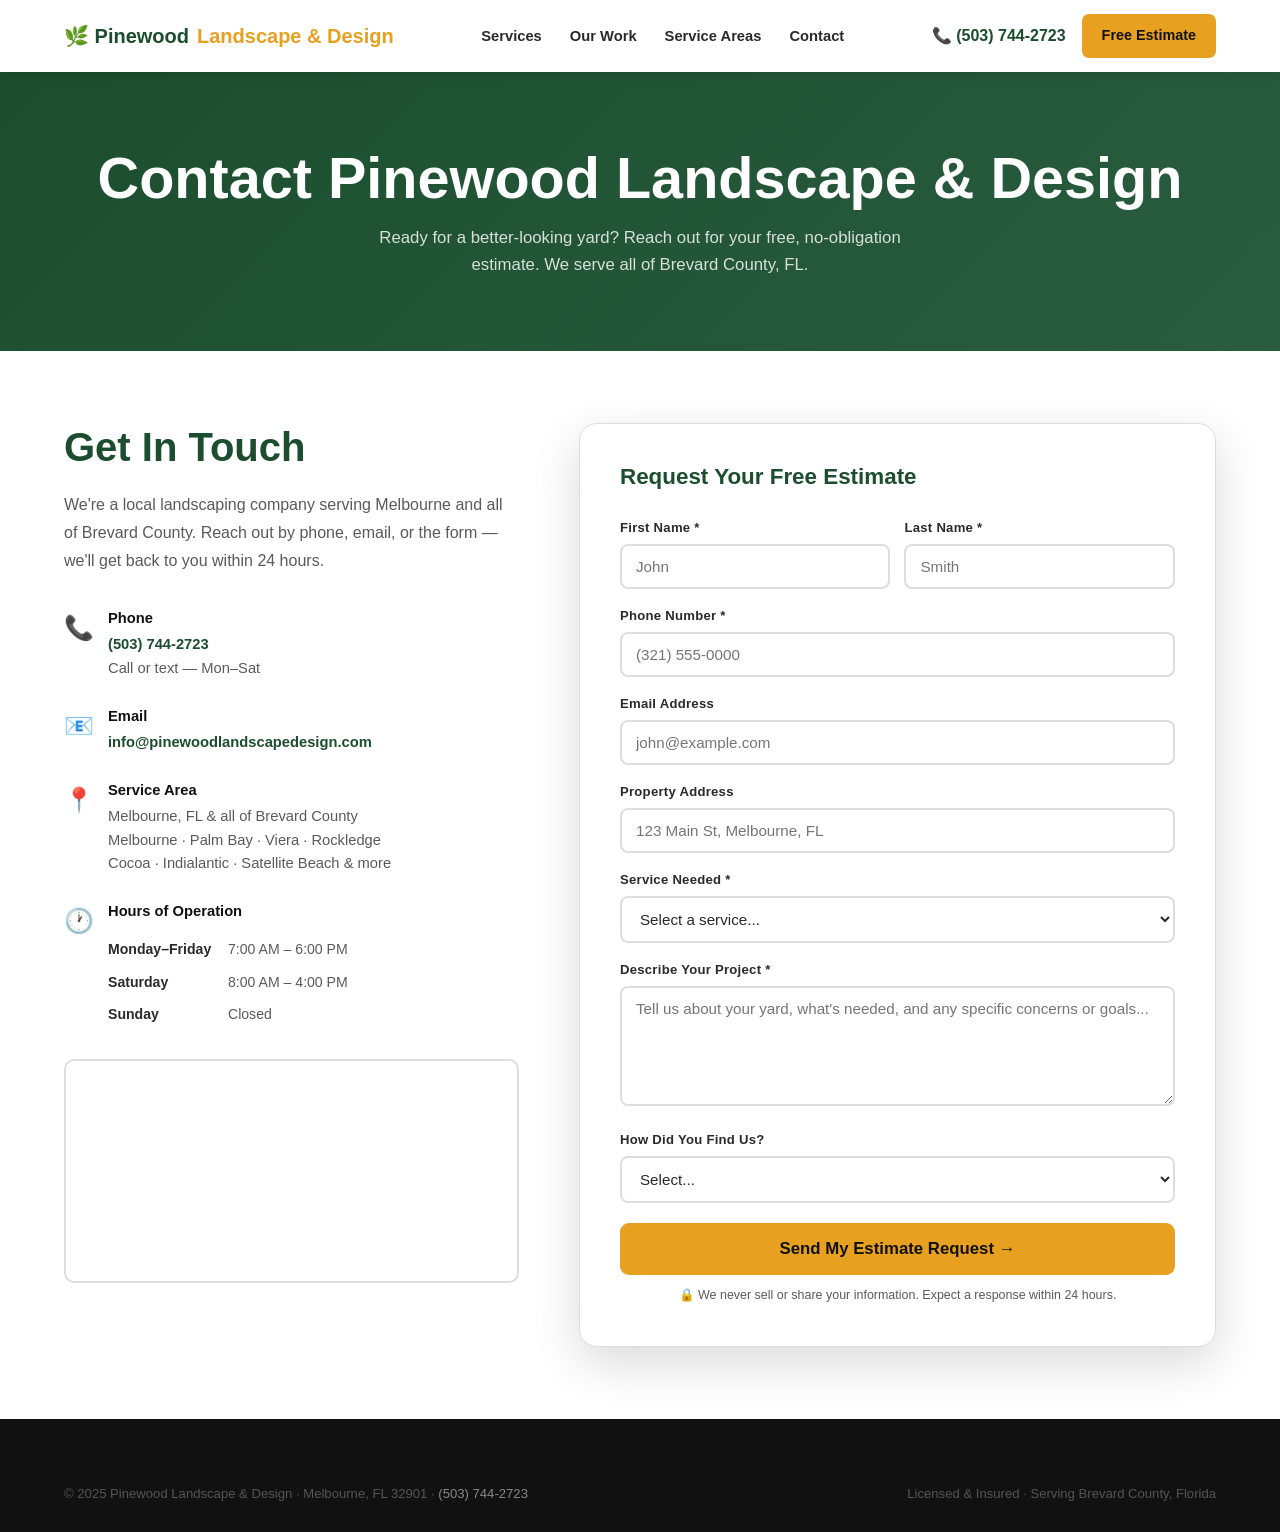
==== contact.html @ 6347b045 "Initial commit — Pinewood Landscape & Design website" ====
<!DOCTYPE html>
<html lang="en">
<head>
  <meta charset="UTF-8">
  <meta name="viewport" content="width=device-width, initial-scale=1.0">
  <title>Contact Pinewood Landscape & Design | Free Landscaping Estimate Melbourne FL</title>
  <meta name="description" content="Contact Pinewood Landscape & Design for a free landscaping estimate in Melbourne, FL. Call (503) 744-2723 or fill out our form — we respond within 24 hours. Serving all of Brevard County.">
  <link rel="canonical" href="https://pinewoodlandscapedesign.com/contact.html">
  <meta property="og:title" content="Contact Us | Free Landscaping Estimate Melbourne FL">
  <meta property="og:description" content="Get a free landscaping estimate in Melbourne, FL. Pinewood Landscape & Design — call (503) 744-2723 or fill out our form.">
  <link rel="stylesheet" href="css/styles.css">
  <style>
    .contact-hero{background:linear-gradient(135deg,var(--green-dark),#2a5c40);padding:72px 0;text-align:center;color:white}
    .contact-hero h1{color:white;margin-bottom:12px}
    .contact-hero p{color:rgba(255,255,255,.82);font-size:1.05rem;max-width:540px;margin:0 auto}
    .contact-layout{display:grid;grid-template-columns:1fr 1.4fr;gap:60px;padding:72px 0;align-items:start}
    .contact-info h2{margin-bottom:20px;color:var(--green-dark)}
    .contact-info p{color:var(--muted);margin-bottom:32px;line-height:1.75}
    .info-item{display:flex;gap:14px;margin-bottom:24px;align-items:flex-start}
    .info-icon{font-size:1.5rem;flex-shrink:0;margin-top:2px}
    .info-label{font-weight:800;color:var(--dark);font-size:.92rem;margin-bottom:3px}
    .info-val{color:var(--muted);font-size:.92rem;line-height:1.6}
    .info-val a{color:var(--green-dark);font-weight:700;text-decoration:none}
    .info-val a:hover{text-decoration:underline}
    .hours-table{width:100%;border-collapse:collapse;font-size:.88rem;margin-top:10px}
    .hours-table td{padding:5px 0;color:var(--muted)}
    .hours-table td:first-child{font-weight:700;color:var(--text);width:120px}
    .contact-form-card{background:var(--white);border-radius:18px;padding:40px;box-shadow:var(--shadow-lg);border:1px solid var(--border)}
    .contact-form-card h3{color:var(--green-dark);font-size:1.4rem;margin-bottom:26px}
    @media(max-width:800px){.contact-layout{grid-template-columns:1fr;gap:40px}}
  </style>
  <script type="application/ld+json">
  {
    "@context": "https://schema.org",
    "@type": "BreadcrumbList",
    "itemListElement": [
      {"@type": "ListItem","position":1,"name":"Home","item":"https://pinewoodlandscapedesign.com/"},
      {"@type": "ListItem","position":2,"name":"Contact","item":"https://pinewoodlandscapedesign.com/contact.html"}
    ]
  }
  </script>
</head>
<body>

<nav class="nav">
  <div class="container nav-inner">
    <a href="/" class="nav-logo">🌿 Pinewood <em style="color:var(--gold);font-style:normal;">Landscape &amp; Design</em></a>
    <ul class="nav-menu" id="nav-menu">
      <li><a href="index.html#services">Services</a></li>
      <li><a href="gallery.html">Our Work</a></li>
      <li><a href="index.html#areas">Service Areas</a></li>
      <li><a href="contact.html">Contact</a></li>
    </ul>
    <div class="nav-actions">
      <a href="tel:+15037442723" class="nav-phone-link nav-phone-desktop">📞 (503) 744-2723</a>
      <a href="#contact-form" class="btn btn-gold" style="padding:10px 20px;font-size:.9rem;">Free Estimate</a>
      <button class="hamburger" id="hamburger" aria-label="Toggle menu"><span></span><span></span><span></span></button>
    </div>
  </div>
</nav>

<section class="contact-hero">
  <div class="container">
    <h1>Contact Pinewood Landscape &amp; Design</h1>
    <p>Ready for a better-looking yard? Reach out for your free, no-obligation estimate. We serve all of Brevard County, FL.</p>
  </div>
</section>

<main class="container">
  <div class="contact-layout">

    <div class="contact-info">
      <h2>Get In Touch</h2>
      <p>We're a local landscaping company serving Melbourne and all of Brevard County. Reach out by phone, email, or the form — we'll get back to you within 24 hours.</p>

      <div class="info-item">
        <div class="info-icon">📞</div>
        <div>
          <div class="info-label">Phone</div>
          <div class="info-val"><a href="tel:+15037442723">(503) 744-2723</a><br>Call or text — Mon–Sat</div>
        </div>
      </div>

      <div class="info-item">
        <div class="info-icon">📧</div>
        <div>
          <div class="info-label">Email</div>
          <!-- TODO: Replace with your real email -->
          <div class="info-val"><a href="mailto:info@pinewoodlandscapedesign.com">info@pinewoodlandscapedesign.com</a></div>
        </div>
      </div>

      <div class="info-item">
        <div class="info-icon">📍</div>
        <div>
          <div class="info-label">Service Area</div>
          <div class="info-val">Melbourne, FL &amp; all of Brevard County<br>Melbourne · Palm Bay · Viera · Rockledge<br>Cocoa · Indialantic · Satellite Beach &amp; more</div>
        </div>
      </div>

      <div class="info-item">
        <div class="info-icon">🕐</div>
        <div>
          <div class="info-label">Hours of Operation</div>
          <div class="info-val">
            <table class="hours-table">
              <tr><td>Monday–Friday</td><td>7:00 AM – 6:00 PM</td></tr>
              <tr><td>Saturday</td><td>8:00 AM – 4:00 PM</td></tr>
              <tr><td>Sunday</td><td>Closed</td></tr>
            </table>
          </div>
        </div>
      </div>

      <!-- TODO: Replace src with your actual Google Maps embed URL -->
      <div style="margin-top:28px;border-radius:10px;overflow:hidden;border:2px solid var(--border)">
        <iframe
          src="https://www.google.com/maps/embed?pb=!1m18!1m12!1m3!1d56893.70!2d-80.6081!3d28.0836!2m3!1f0!2f0!3f0!3m2!1i1024!2i768!4f13.1!3m3!1m2!1s0x88de07d7ebf2e68b%3A0x6a2a8e05d8c90!2sMelbourne%2C%20FL!5e0!3m2!1sen!2sus!4v1"
          width="100%"
          height="220"
          style="border:0;display:block"
          allowfullscreen=""
          loading="lazy"
          referrerpolicy="no-referrer-when-downgrade"
          title="Pinewood Landscape & Design service area — Melbourne FL">
        </iframe>
      </div>
    </div>

    <div class="contact-form-card" id="contact-form">
      <h3>Request Your Free Estimate</h3>
      <!-- TODO: Set action to your form endpoint (Formspree, Netlify Forms, etc.) -->
      <form id="lead-form" novalidate>
        <div class="form-row">
          <div class="form-group">
            <label for="fname">First Name *</label>
            <input type="text" id="fname" name="first_name" required placeholder="John" autocomplete="given-name">
          </div>
          <div class="form-group">
            <label for="lname">Last Name *</label>
            <input type="text" id="lname" name="last_name" required placeholder="Smith" autocomplete="family-name">
          </div>
        </div>
        <div class="form-group">
          <label for="phone">Phone Number *</label>
          <input type="tel" id="phone" name="phone" required placeholder="(321) 555-0000" autocomplete="tel">
        </div>
        <div class="form-group">
          <label for="email">Email Address</label>
          <input type="email" id="email" name="email" placeholder="john@example.com" autocomplete="email">
        </div>
        <div class="form-group">
          <label for="address">Property Address</label>
          <input type="text" id="address" name="address" placeholder="123 Main St, Melbourne, FL" autocomplete="street-address">
        </div>
        <div class="form-group">
          <label for="service">Service Needed *</label>
          <select id="service" name="service" required>
            <option value="">Select a service...</option>
            <option>Lawn Maintenance</option>
            <option>Sod Installation / Repair</option>
            <option>Mulch & Rock Installation</option>
            <option>Shrub & Hedge Trimming</option>
            <option>Landscape Design & Planting</option>
            <option>Stump Grinding & Tree Removal</option>
            <option>Multiple Services / Not Sure</option>
          </select>
        </div>
        <div class="form-group">
          <label for="message">Describe Your Project *</label>
          <textarea id="message" name="message" required placeholder="Tell us about your yard, what's needed, and any specific concerns or goals..." style="min-height:120px"></textarea>
        </div>
        <div class="form-group">
          <label for="how">How Did You Find Us?</label>
          <select id="how" name="referral_source">
            <option value="">Select...</option>
            <option>Google Search</option>
            <option>Google Maps</option>
            <option>Facebook</option>
            <option>Neighbor / Word of Mouth</option>
            <option>Nextdoor</option>
            <option>Other</option>
          </select>
        </div>
        <button type="submit" class="form-submit">Send My Estimate Request →</button>
        <p class="form-note">🔒 We never sell or share your information. Expect a response within 24 hours.</p>
      </form>
      <div id="form-success" class="form-success">
        <h4>✅ We Got Your Request!</h4>
        <p>Thank you! We'll reach out within 24 hours to schedule your free estimate. You can also call us directly at <a href="tel:+15037442723" style="color:var(--green-dark);font-weight:700;">(503) 744-2723</a>.</p>
      </div>
    </div>

  </div>
</main>

<footer class="footer">
  <div class="container">
    <div class="footer-bottom" style="border-top:none;padding-top:0">
      <span>© 2025 Pinewood Landscape &amp; Design · Melbourne, FL 32901 · <a href="tel:+15037442723" style="color:#888;">(503) 744-2723</a></span>
      <span>Licensed &amp; Insured · Serving Brevard County, Florida</span>
    </div>
  </div>
</footer>

<div class="sticky-bar">
  <p>Prefer to call?</p>
  <a href="tel:+15037442723">📞 (503) 744-2723</a>
</div>

<script src="js/main.js"></script>
</body>
</html>
---- css/styles.css ----
:root {
  --green-dark: #1b4d2e;
  --green-mid: #2d6a4f;
  --green-light: #d8f0e0;
  --gold: #e8a020;
  --gold-dark: #c8860a;
  --cream: #f8f6f1;
  --dark: #111111;
  --text: #2a2a2a;
  --muted: #5a5a5a;
  --border: #ddd;
  --white: #ffffff;
  --shadow-sm: 0 2px 8px rgba(0,0,0,0.08);
  --shadow: 0 6px 24px rgba(0,0,0,0.11);
  --shadow-lg: 0 16px 48px rgba(0,0,0,0.15);
}
*,*::before,*::after{box-sizing:border-box;margin:0;padding:0}
html{scroll-behavior:smooth;font-size:16px}
body{font-family:-apple-system,BlinkMacSystemFont,'Segoe UI',Roboto,'Helvetica Neue',Arial,sans-serif;color:var(--text);background:var(--white);line-height:1.6}
img{max-width:100%;height:auto;display:block}
a{color:inherit;text-decoration:none}
h1,h2,h3,h4{line-height:1.2;color:var(--dark)}
h1{font-size:clamp(2rem,5vw,3.6rem)}
h2{font-size:clamp(1.7rem,3.5vw,2.5rem)}
h3{font-size:clamp(1.15rem,2vw,1.4rem)}

/* Layout */
.container{max-width:1200px;margin:0 auto;padding:0 24px}
.section{padding:88px 0}
.section-alt{background:var(--cream)}
.section-dark{background:var(--green-dark);color:var(--white)}
.text-center{text-align:center}

.section-eyebrow{display:inline-block;background:var(--green-light);color:var(--green-dark);font-size:.75rem;font-weight:800;letter-spacing:.12em;text-transform:uppercase;padding:4px 14px;border-radius:20px;margin-bottom:14px}
.section-dark .section-eyebrow{background:rgba(255,255,255,.15);color:var(--white)}
.section-title{margin-bottom:14px}
.section-sub{color:var(--muted);font-size:1.05rem;max-width:600px;margin:0 auto 52px;line-height:1.7}
.section-dark .section-sub{color:rgba(255,255,255,.75)}

/* Buttons */
.btn{display:inline-flex;align-items:center;gap:8px;padding:14px 28px;border-radius:7px;font-size:.97rem;font-weight:700;cursor:pointer;border:none;transition:all .2s;text-decoration:none;white-space:nowrap}
.btn-gold{background:var(--gold);color:var(--dark)}
.btn-gold:hover{background:var(--gold-dark);transform:translateY(-2px);box-shadow:0 8px 24px rgba(232,160,32,.45)}
.btn-outline-white{background:transparent;color:var(--white);border:2px solid rgba(255,255,255,.7)}
.btn-outline-white:hover{background:var(--white);color:var(--green-dark)}
.btn-green{background:var(--green-dark);color:var(--white)}
.btn-green:hover{background:var(--green-mid);transform:translateY(-2px)}
.btn-lg{padding:17px 36px;font-size:1.06rem}

/* ── NAV ── */
.nav{position:sticky;top:0;z-index:200;background:var(--white);box-shadow:0 2px 12px rgba(0,0,0,.09)}
.nav-inner{display:flex;align-items:center;justify-content:space-between;height:72px;gap:24px}
.nav-logo{font-size:1.25rem;font-weight:900;color:var(--green-dark);display:flex;align-items:center;gap:8px;flex-shrink:0}
.nav-logo em{color:var(--gold);font-style:normal}
.nav-menu{display:flex;align-items:center;list-style:none;gap:28px}
.nav-menu a{font-size:.92rem;font-weight:600;color:var(--text);transition:color .2s}
.nav-menu a:hover{color:var(--green-dark)}
.nav-phone-link{display:flex;align-items:center;gap:6px;color:var(--green-dark);font-weight:800;font-size:1rem;text-decoration:none}
.nav-actions{display:flex;align-items:center;gap:16px}
.hamburger{display:none;flex-direction:column;gap:5px;background:none;border:none;cursor:pointer;padding:4px}
.hamburger span{display:block;width:24px;height:3px;background:var(--dark);border-radius:2px;transition:all .25s}

/* ── HERO ── */
.hero{position:relative;min-height:92vh;display:flex;align-items:center;overflow:hidden}
.hero-bg{position:absolute;inset:0;background:url('../images/hero-bg.jpg') top center/cover no-repeat;filter:brightness(.45)}
.hero-content{position:relative;z-index:1;color:var(--white);max-width:720px;padding:40px 0}
.hero-badge{display:inline-flex;align-items:center;gap:8px;background:rgba(255,255,255,.12);border:1px solid rgba(255,255,255,.28);padding:6px 16px;border-radius:20px;font-size:.82rem;font-weight:700;letter-spacing:.06em;text-transform:uppercase;margin-bottom:22px;backdrop-filter:blur(6px)}
.hero h1{color:var(--white);margin-bottom:20px;text-shadow:0 2px 12px rgba(0,0,0,.3)}
.hero h1 em{color:var(--gold);font-style:normal}
.hero-sub{font-size:1.18rem;color:rgba(255,255,255,.88);margin-bottom:36px;max-width:580px;line-height:1.7}
.hero-btns{display:flex;flex-wrap:wrap;gap:16px;margin-bottom:52px}
.hero-stats{display:flex;flex-wrap:wrap;gap:36px}
.hero-stat strong{display:block;font-size:2.1rem;font-weight:900;color:var(--gold);line-height:1}
.hero-stat span{font-size:.82rem;color:rgba(255,255,255,.7);margin-top:3px;display:block}

/* ── TRUST BAR ── */
.trust-bar{background:var(--green-dark);padding:16px 0}
.trust-bar-inner{display:flex;flex-wrap:wrap;justify-content:center;gap:28px 40px}
.trust-item{display:flex;align-items:center;gap:9px;color:rgba(255,255,255,.92);font-size:.88rem;font-weight:600}
.trust-item .ti{font-size:1.15rem}

/* ── SERVICES ── */
.services-grid{display:grid;grid-template-columns:repeat(auto-fit,minmax(320px,1fr));gap:28px}
.svc-card{background:var(--white);border-radius:14px;overflow:hidden;box-shadow:var(--shadow);transition:transform .3s,box-shadow .3s}
.svc-card:hover{transform:translateY(-7px);box-shadow:var(--shadow-lg)}
.svc-img{width:100%;height:220px;object-fit:cover}
.svc-body{padding:26px}
.svc-icon{font-size:1.9rem;margin-bottom:12px}
.svc-body h3{color:var(--green-dark);margin-bottom:10px}
.svc-body p{color:var(--muted);font-size:.93rem;line-height:1.65}
.svc-link{display:inline-flex;align-items:center;gap:5px;color:var(--green-mid);font-weight:700;font-size:.88rem;margin-top:14px;transition:gap .2s}
.svc-card:hover .svc-link{gap:9px}

/* ── GALLERY ── */
.gallery-grid{display:grid;grid-template-columns:repeat(auto-fill,minmax(260px,1fr));gap:10px}
.gal-item{overflow:hidden;border-radius:9px;aspect-ratio:4/3;cursor:pointer}
.gal-item img{width:100%;height:100%;object-fit:cover;transition:transform .45s}
.gal-item:hover img{transform:scale(1.07)}
.gallery-cta{text-align:center;margin-top:40px}

/* ── WHY US ── */
.why-grid{display:grid;grid-template-columns:repeat(auto-fit,minmax(230px,1fr));gap:28px;margin-top:12px}
.why-card{background:rgba(255,255,255,.07);border:1px solid rgba(255,255,255,.14);border-radius:14px;padding:32px 26px;text-align:center;transition:background .2s}
.why-card:hover{background:rgba(255,255,255,.12)}
.why-icon{font-size:2.8rem;margin-bottom:16px}
.why-card h3{color:var(--white);margin-bottom:10px}
.why-card p{color:rgba(255,255,255,.72);font-size:.93rem;line-height:1.65}

/* ── LEAD FORM SECTION ── */
.lead-section{background:linear-gradient(140deg,var(--green-dark) 0%,#2a5c40 100%);position:relative;overflow:hidden}
.lead-section::after{content:'';position:absolute;inset:0;background:url("data:image/svg+xml,%3Csvg width='52' height='52' viewBox='0 0 52 52' xmlns='http://www.w3.org/2000/svg'%3E%3Cpath d='M0 0h52v52H0z' fill='none'/%3E%3Ccircle cx='26' cy='26' r='1.5' fill='rgba(255,255,255,0.04)'/%3E%3C/svg%3E");pointer-events:none}
.lead-inner{position:relative;z-index:1;display:grid;grid-template-columns:1fr 1fr;gap:64px;align-items:center}
.lead-text h2{color:var(--white);margin-bottom:16px}
.lead-text p{color:rgba(255,255,255,.82);margin-bottom:26px;font-size:1.05rem}
.lead-perks{list-style:none;display:flex;flex-direction:column;gap:13px}
.lead-perks li{display:flex;align-items:center;gap:11px;color:rgba(255,255,255,.88);font-size:.97rem}
.lead-perks li::before{content:'✓';display:flex;align-items:center;justify-content:center;width:22px;height:22px;min-width:22px;background:var(--gold);color:var(--dark);border-radius:50%;font-size:.72rem;font-weight:900}
.form-card{background:var(--white);border-radius:18px;padding:38px;box-shadow:0 24px 64px rgba(0,0,0,.22)}
.form-card h3{color:var(--green-dark);font-size:1.35rem;margin-bottom:24px}
.form-group{margin-bottom:16px}
.form-group label{display:block;font-size:.82rem;font-weight:700;color:var(--text);margin-bottom:6px;letter-spacing:.02em}
.form-group input,.form-group select,.form-group textarea{width:100%;padding:12px 14px;border:2px solid var(--border);border-radius:8px;font-size:.95rem;font-family:inherit;color:var(--text);transition:border-color .2s;background:var(--white)}
.form-group input:focus,.form-group select:focus,.form-group textarea:focus{outline:none;border-color:var(--green-mid)}
.form-group textarea{resize:vertical;min-height:88px}
.form-row{display:grid;grid-template-columns:1fr 1fr;gap:14px}
.form-submit{width:100%;padding:16px;background:var(--gold);color:var(--dark);border:none;border-radius:9px;font-size:1.05rem;font-weight:800;cursor:pointer;transition:all .2s;margin-top:4px}
.form-submit:hover{background:var(--gold-dark);transform:translateY(-2px)}
.form-note{text-align:center;font-size:.78rem;color:var(--muted);margin-top:11px}

/* ── SERVICE AREAS ── */
.areas-grid{display:grid;grid-template-columns:repeat(auto-fill,minmax(160px,1fr));gap:10px;margin-top:32px}
.area-chip{background:var(--white);border:2px solid var(--border);border-radius:8px;padding:11px 14px;text-align:center;font-weight:700;font-size:.88rem;color:var(--green-dark);transition:all .2s}
.area-chip:hover{border-color:var(--green-dark);background:var(--green-light)}

/* ── TESTIMONIALS ── */
.reviews-grid{display:grid;grid-template-columns:repeat(auto-fit,minmax(300px,1fr));gap:24px}
.review-card{background:var(--white);border-radius:13px;padding:28px;box-shadow:var(--shadow);border-top:4px solid var(--gold)}
.stars{color:var(--gold);font-size:1.05rem;letter-spacing:2px;margin-bottom:14px}
.review-text{color:var(--text);font-style:italic;line-height:1.75;margin-bottom:20px}
.reviewer{display:flex;align-items:center;gap:12px}
.avatar{width:44px;height:44px;border-radius:50%;background:var(--green-light);display:flex;align-items:center;justify-content:center;font-weight:800;color:var(--green-dark);font-size:1rem;flex-shrink:0}
.reviewer-name{font-weight:800;font-size:.92rem}
.reviewer-loc{font-size:.78rem;color:var(--muted)}

/* ── FAQ ── */
.faq-list{max-width:780px;margin:0 auto;display:flex;flex-direction:column;gap:10px}
.faq-item{border:2px solid var(--border);border-radius:11px;overflow:hidden}
.faq-q{width:100%;display:flex;justify-content:space-between;align-items:center;padding:18px 22px;background:var(--white);border:none;cursor:pointer;font-size:.98rem;font-weight:700;color:var(--dark);text-align:left;gap:16px;transition:background .2s}
.faq-q:hover{background:var(--cream)}
.faq-q.active{background:var(--green-light);color:var(--green-dark)}
.faq-icon{font-size:1.4rem;font-weight:300;flex-shrink:0;transition:transform .28s;line-height:1}
.faq-q.active .faq-icon{transform:rotate(45deg)}
.faq-a{padding:0 22px;max-height:0;overflow:hidden;transition:max-height .32s ease,padding .3s;color:var(--muted);line-height:1.75;font-size:.95rem}
.faq-a.open{max-height:300px;padding:16px 22px 20px}

/* ── CTA BANNER ── */
.cta-banner{background:var(--gold);padding:60px 0;text-align:center}
.cta-banner h2{color:var(--dark);margin-bottom:10px}
.cta-banner p{color:rgba(0,0,0,.65);margin-bottom:28px;font-size:1.05rem}
.cta-banner-btns{display:flex;flex-wrap:wrap;justify-content:center;gap:16px}

/* ── FOOTER ── */
.footer{background:#111;color:#aaa;padding:64px 0 28px}
.footer-grid{display:grid;grid-template-columns:2fr 1fr 1fr 1fr;gap:48px;margin-bottom:48px}
.footer-brand h3{color:var(--white);font-size:1.2rem;margin-bottom:12px}
.footer-brand p{font-size:.88rem;line-height:1.75;color:#888;margin-bottom:20px}
.footer-phone{display:inline-flex;align-items:center;gap:7px;color:var(--gold);font-weight:800;font-size:1.05rem}
.footer-col h4{color:var(--white);margin-bottom:16px;font-size:.8rem;text-transform:uppercase;letter-spacing:.1em}
.footer-links{list-style:none;display:flex;flex-direction:column;gap:10px}
.footer-links a{color:#888;font-size:.88rem;transition:color .2s}
.footer-links a:hover{color:var(--gold)}
.footer-bottom{border-top:1px solid #222;padding-top:24px;display:flex;justify-content:space-between;align-items:center;flex-wrap:wrap;gap:12px;font-size:.82rem;color:#555}
.footer-nap{font-size:.82rem;color:#666;line-height:1.7;margin-top:14px}

/* ── STICKY MOBILE BAR ── */
.sticky-bar{display:none;position:fixed;bottom:0;left:0;right:0;z-index:300;background:var(--green-dark);padding:12px 20px;align-items:center;justify-content:space-between;gap:12px;box-shadow:0 -4px 20px rgba(0,0,0,.25)}
.sticky-bar p{color:rgba(255,255,255,.88);font-size:.85rem;font-weight:600}
.sticky-bar a{background:var(--gold);color:var(--dark);padding:10px 22px;border-radius:7px;font-weight:800;font-size:.92rem;white-space:nowrap}

/* ── SUCCESS MESSAGE ── */
.form-success{display:none;text-align:center;padding:28px;background:var(--green-light);border-radius:10px;color:var(--green-dark)}
.form-success h4{font-size:1.2rem;margin-bottom:8px}

/* ── RESPONSIVE ── */
@media(max-width:960px){
  .lead-inner{grid-template-columns:1fr;gap:44px}
  .footer-grid{grid-template-columns:1fr 1fr;gap:36px}
  .nav-menu{display:none;position:absolute;top:72px;left:0;right:0;background:var(--white);flex-direction:column;align-items:flex-start;gap:0;box-shadow:0 8px 24px rgba(0,0,0,.1);z-index:100}
  .nav-menu.open{display:flex}
  .nav-menu li{width:100%}
  .nav-menu a{display:block;padding:14px 24px;border-bottom:1px solid var(--border)}
  .nav-menu li:last-child a{border-bottom:none}
  .hamburger{display:flex}
  .nav-phone-desktop{display:none}
}
@media(max-width:640px){
  .section{padding:60px 0}
  .hero{min-height:88vh}
  .hero-btns{flex-direction:column;align-items:flex-start}
  .hero-stats{gap:22px}
  .form-row{grid-template-columns:1fr}
  .footer-grid{grid-template-columns:1fr;gap:28px}
  .footer-bottom{flex-direction:column;text-align:center}
  .sticky-bar{display:flex}
  .trust-bar-inner{flex-direction:column;align-items:center;gap:14px}
  .cta-banner-btns{flex-direction:column;align-items:center}
}
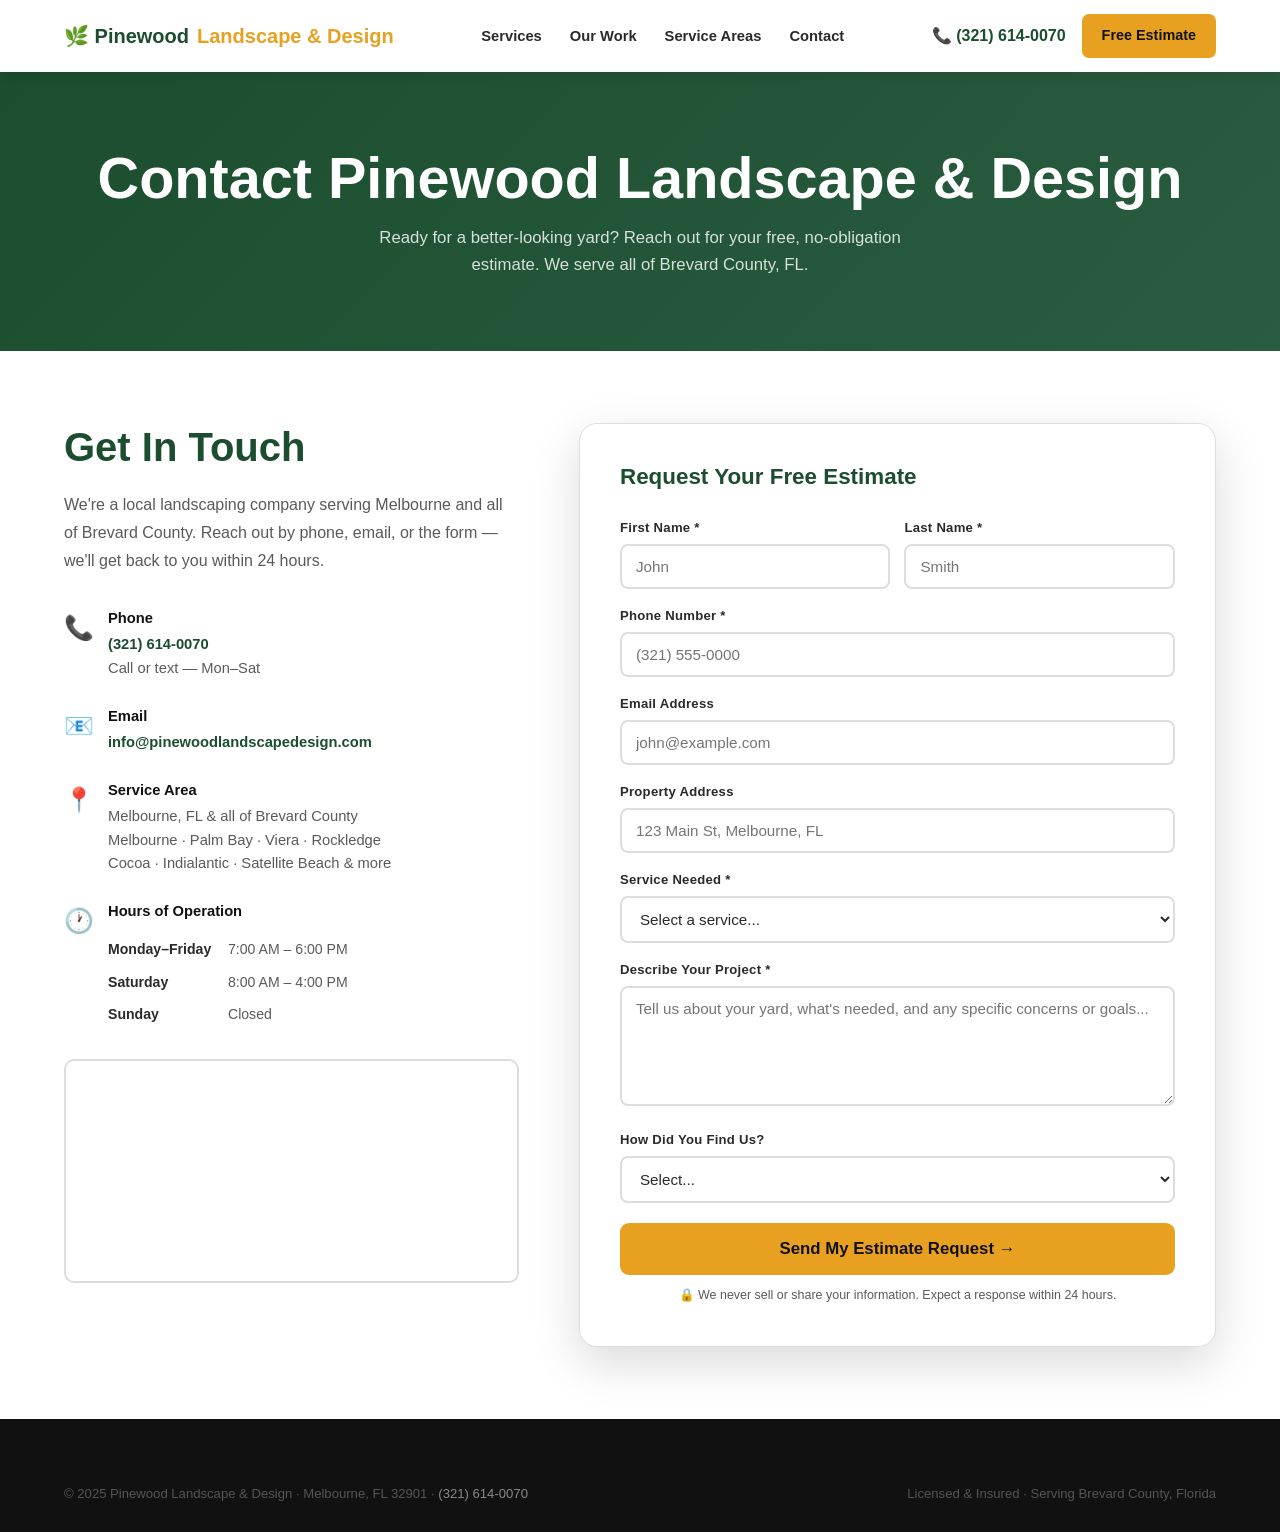
==== commit 7908deb8: "Fix phone number, wire up contact forms, and clean up placeholders - Replace (503) 744-2723 with cor" ====
--- a/contact.html
+++ b/contact.html
@@ -4,10 +4,10 @@
   <meta charset="UTF-8">
   <meta name="viewport" content="width=device-width, initial-scale=1.0">
   <title>Contact Pinewood Landscape & Design | Free Landscaping Estimate Melbourne FL</title>
-  <meta name="description" content="Contact Pinewood Landscape & Design for a free landscaping estimate in Melbourne, FL. Call (503) 744-2723 or fill out our form — we respond within 24 hours. Serving all of Brevard County.">
+  <meta name="description" content="Contact Pinewood Landscape & Design for a free landscaping estimate in Melbourne, FL. Call (321) 614-0070 or fill out our form — we respond within 24 hours. Serving all of Brevard County.">
   <link rel="canonical" href="https://pinewoodlandscapedesign.com/contact.html">
   <meta property="og:title" content="Contact Us | Free Landscaping Estimate Melbourne FL">
-  <meta property="og:description" content="Get a free landscaping estimate in Melbourne, FL. Pinewood Landscape & Design — call (503) 744-2723 or fill out our form.">
+  <meta property="og:description" content="Get a free landscaping estimate in Melbourne, FL. Pinewood Landscape & Design — call (321) 614-0070 or fill out our form.">
   <link rel="stylesheet" href="css/styles.css">
   <style>
     .contact-hero{background:linear-gradient(135deg,var(--green-dark),#2a5c40);padding:72px 0;text-align:center;color:white}
@@ -52,7 +52,7 @@
       <li><a href="contact.html">Contact</a></li>
     </ul>
     <div class="nav-actions">
-      <a href="tel:+15037442723" class="nav-phone-link nav-phone-desktop">📞 (503) 744-2723</a>
+      <a href="tel:+13216140070" class="nav-phone-link nav-phone-desktop">📞 (321) 614-0070</a>
       <a href="#contact-form" class="btn btn-gold" style="padding:10px 20px;font-size:.9rem;">Free Estimate</a>
       <button class="hamburger" id="hamburger" aria-label="Toggle menu"><span></span><span></span><span></span></button>
     </div>
@@ -77,7 +77,7 @@
         <div class="info-icon">📞</div>
         <div>
           <div class="info-label">Phone</div>
-          <div class="info-val"><a href="tel:+15037442723">(503) 744-2723</a><br>Call or text — Mon–Sat</div>
+          <div class="info-val"><a href="tel:+13216140070">(321) 614-0070</a><br>Call or text — Mon–Sat</div>
         </div>
       </div>
 
@@ -85,7 +85,6 @@
         <div class="info-icon">📧</div>
         <div>
           <div class="info-label">Email</div>
-          <!-- TODO: Replace with your real email -->
           <div class="info-val"><a href="mailto:info@pinewoodlandscapedesign.com">info@pinewoodlandscapedesign.com</a></div>
         </div>
       </div>
@@ -112,7 +111,6 @@
         </div>
       </div>
 
-      <!-- TODO: Replace src with your actual Google Maps embed URL -->
       <div style="margin-top:28px;border-radius:10px;overflow:hidden;border:2px solid var(--border)">
         <iframe
           src="https://www.google.com/maps/embed?pb=!1m18!1m12!1m3!1d56893.70!2d-80.6081!3d28.0836!2m3!1f0!2f0!3f0!3m2!1i1024!2i768!4f13.1!3m3!1m2!1s0x88de07d7ebf2e68b%3A0x6a2a8e05d8c90!2sMelbourne%2C%20FL!5e0!3m2!1sen!2sus!4v1"
@@ -129,8 +127,7 @@
 
     <div class="contact-form-card" id="contact-form">
       <h3>Request Your Free Estimate</h3>
-      <!-- TODO: Set action to your form endpoint (Formspree, Netlify Forms, etc.) -->
-      <form id="lead-form" novalidate>
+      <form id="lead-form" action="mailto:info@pinewoodlandscapedesign.com?subject=New Quote Request – Pinewood Landscape" method="POST" enctype="text/plain" novalidate>
         <div class="form-row">
           <div class="form-group">
             <label for="fname">First Name *</label>
@@ -187,7 +184,7 @@
       </form>
       <div id="form-success" class="form-success">
         <h4>✅ We Got Your Request!</h4>
-        <p>Thank you! We'll reach out within 24 hours to schedule your free estimate. You can also call us directly at <a href="tel:+15037442723" style="color:var(--green-dark);font-weight:700;">(503) 744-2723</a>.</p>
+        <p>Thank you! We'll reach out within 24 hours to schedule your free estimate. You can also call us directly at <a href="tel:+13216140070" style="color:var(--green-dark);font-weight:700;">(321) 614-0070</a>.</p>
       </div>
     </div>
 
@@ -197,7 +194,7 @@
 <footer class="footer">
   <div class="container">
     <div class="footer-bottom" style="border-top:none;padding-top:0">
-      <span>© 2025 Pinewood Landscape &amp; Design · Melbourne, FL 32901 · <a href="tel:+15037442723" style="color:#888;">(503) 744-2723</a></span>
+      <span>© 2025 Pinewood Landscape &amp; Design · Melbourne, FL 32901 · <a href="tel:+13216140070" style="color:#888;">(321) 614-0070</a></span>
       <span>Licensed &amp; Insured · Serving Brevard County, Florida</span>
     </div>
   </div>
@@ -205,7 +202,7 @@
 
 <div class="sticky-bar">
   <p>Prefer to call?</p>
-  <a href="tel:+15037442723">📞 (503) 744-2723</a>
+  <a href="tel:+13216140070">📞 (321) 614-0070</a>
 </div>
 
 <script src="js/main.js"></script>
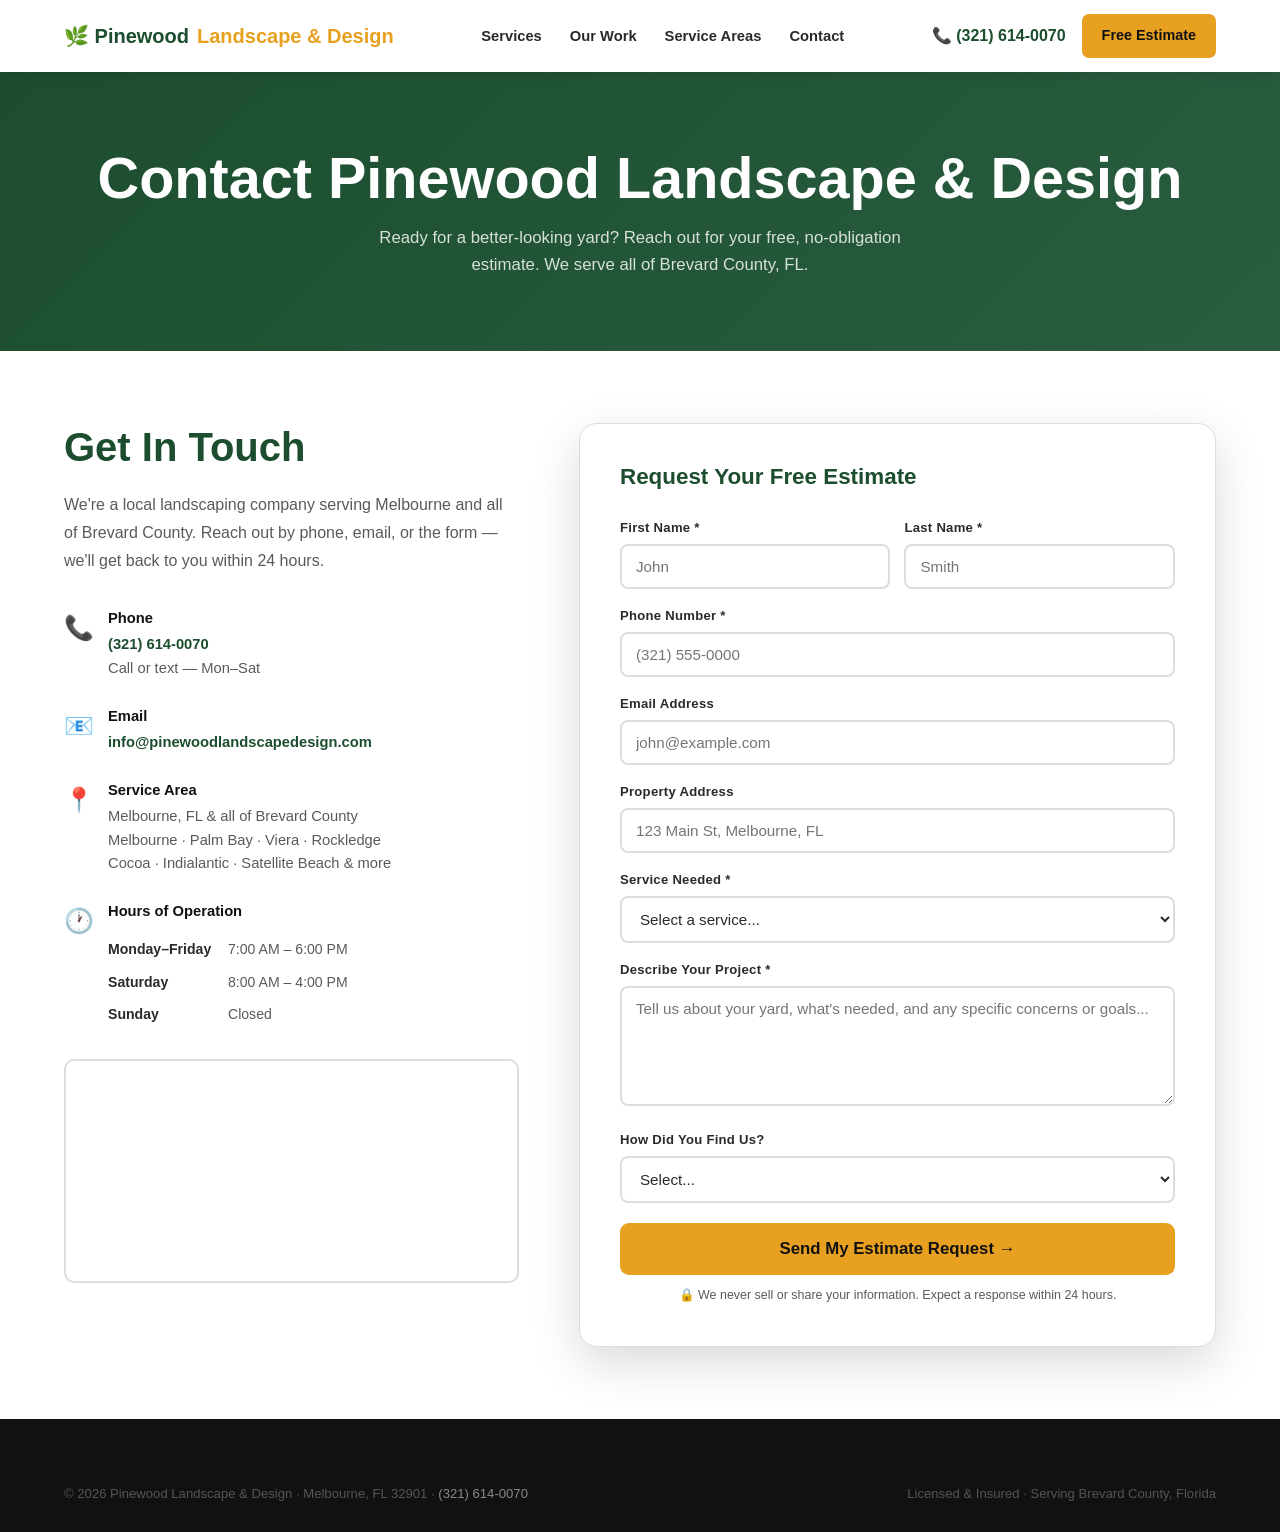
==== commit 94f1d557: "SEO audit fixes: schema upgrade, meta tags, FAQ expansion, dead link cleanup - Upgrade schema @type " ====
--- a/contact.html
+++ b/contact.html
@@ -8,6 +8,12 @@
   <link rel="canonical" href="https://pinewoodlandscapedesign.com/contact.html">
   <meta property="og:title" content="Contact Us | Free Landscaping Estimate Melbourne FL">
   <meta property="og:description" content="Get a free landscaping estimate in Melbourne, FL. Pinewood Landscape & Design — call (321) 614-0070 or fill out our form.">
+  <meta property="og:type" content="website">
+  <meta property="og:url" content="https://pinewoodlandscapedesign.com/contact.html">
+  <meta name="twitter:card" content="summary_large_image">
+  <meta name="twitter:title" content="Contact Us | Free Landscaping Estimate Melbourne FL">
+  <meta name="twitter:description" content="Get a free landscaping estimate in Melbourne, FL. Pinewood Landscape & Design — call (321) 614-0070 or fill out our form.">
+  <meta name="twitter:image" content="https://pinewoodlandscapedesign.com/images/IMG_3316.jpg">
   <link rel="stylesheet" href="css/styles.css">
   <style>
     .contact-hero{background:linear-gradient(135deg,var(--green-dark),#2a5c40);padding:72px 0;text-align:center;color:white}
@@ -39,6 +45,17 @@
     ]
   }
   </script>
+  <script type="application/ld+json">
+  {
+    "@context": "https://schema.org",
+    "@type": "ContactPage",
+    "@id": "https://pinewoodlandscapedesign.com/contact.html",
+    "url": "https://pinewoodlandscapedesign.com/contact.html",
+    "name": "Contact Pinewood Landscape & Design",
+    "description": "Contact Pinewood Landscape & Design for a free landscaping estimate in Melbourne, FL and Brevard County.",
+    "mainEntity": {"@type": "LocalBusiness", "@id": "https://pinewoodlandscapedesign.com/#business"}
+  }
+  </script>
 </head>
 <body>
 
@@ -54,7 +71,7 @@
     <div class="nav-actions">
       <a href="tel:+13216140070" class="nav-phone-link nav-phone-desktop">📞 (321) 614-0070</a>
       <a href="#contact-form" class="btn btn-gold" style="padding:10px 20px;font-size:.9rem;">Free Estimate</a>
-      <button class="hamburger" id="hamburger" aria-label="Toggle menu"><span></span><span></span><span></span></button>
+      <button class="hamburger" id="hamburger" aria-label="Toggle menu" aria-expanded="false"><span></span><span></span><span></span></button>
     </div>
   </div>
 </nav>
@@ -194,7 +211,7 @@
 <footer class="footer">
   <div class="container">
     <div class="footer-bottom" style="border-top:none;padding-top:0">
-      <span>© 2025 Pinewood Landscape &amp; Design · Melbourne, FL 32901 · <a href="tel:+13216140070" style="color:#888;">(321) 614-0070</a></span>
+      <span>© 2026 Pinewood Landscape &amp; Design · Melbourne, FL 32901 · <a href="tel:+13216140070" style="color:#888;">(321) 614-0070</a></span>
       <span>Licensed &amp; Insured · Serving Brevard County, Florida</span>
     </div>
   </div>
--- a/css/styles.css
+++ b/css/styles.css
@@ -83,7 +83,7 @@
 .services-grid{display:grid;grid-template-columns:repeat(auto-fit,minmax(320px,1fr));gap:28px}
 .svc-card{background:var(--white);border-radius:14px;overflow:hidden;box-shadow:var(--shadow);transition:transform .3s,box-shadow .3s}
 .svc-card:hover{transform:translateY(-7px);box-shadow:var(--shadow-lg)}
-.svc-img{width:100%;height:220px;object-fit:cover}
+.svc-img{width:100%;height:220px;object-fit:cover;background-color:#d6d6d6}
 .svc-body{padding:26px}
 .svc-icon{font-size:1.9rem;margin-bottom:12px}
 .svc-body h3{color:var(--green-dark);margin-bottom:10px}
@@ -93,7 +93,7 @@
 
 /* ── GALLERY ── */
 .gallery-grid{display:grid;grid-template-columns:repeat(auto-fill,minmax(260px,1fr));gap:10px}
-.gal-item{overflow:hidden;border-radius:9px;aspect-ratio:4/3;cursor:pointer}
+.gal-item{overflow:hidden;border-radius:9px;aspect-ratio:4/3;cursor:pointer;background-color:#d6d6d6}
 .gal-item img{width:100%;height:100%;object-fit:cover;transition:transform .45s}
 .gal-item:hover img{transform:scale(1.07)}
 .gallery-cta{text-align:center;margin-top:40px}
